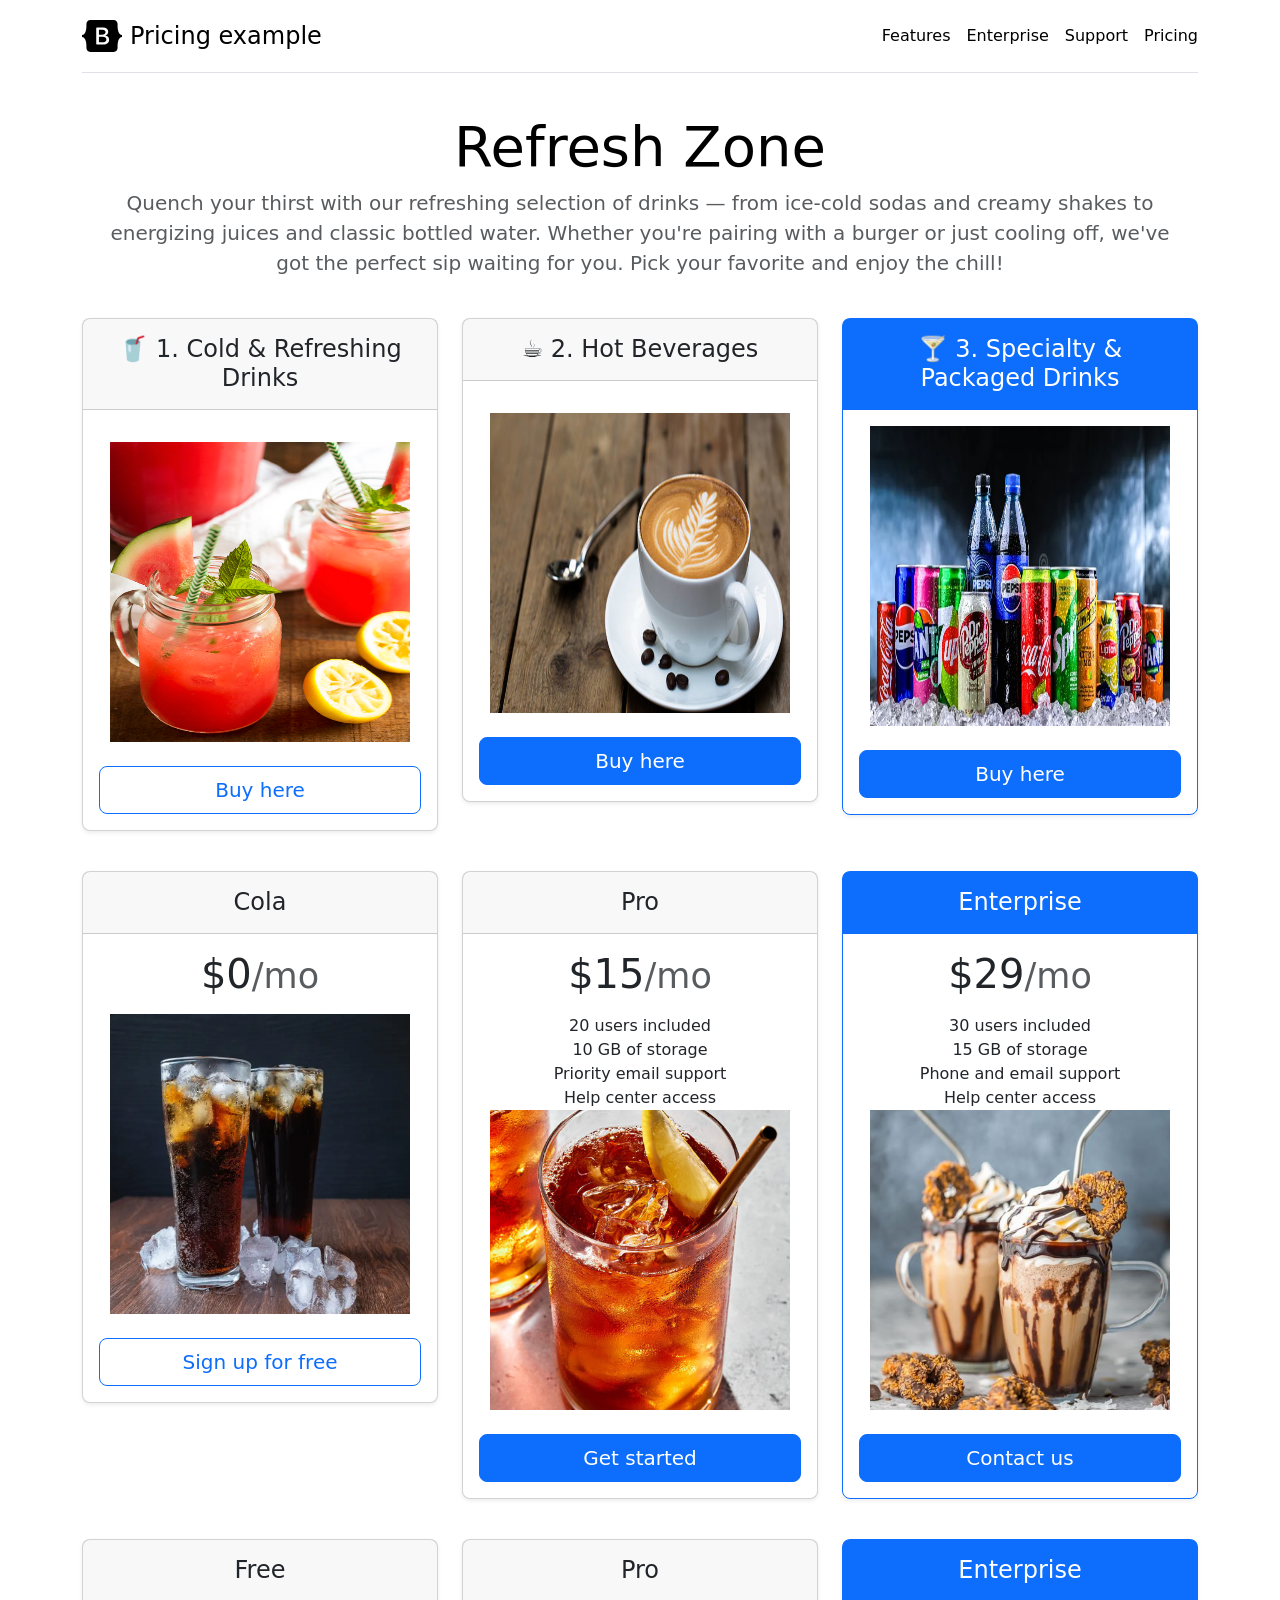
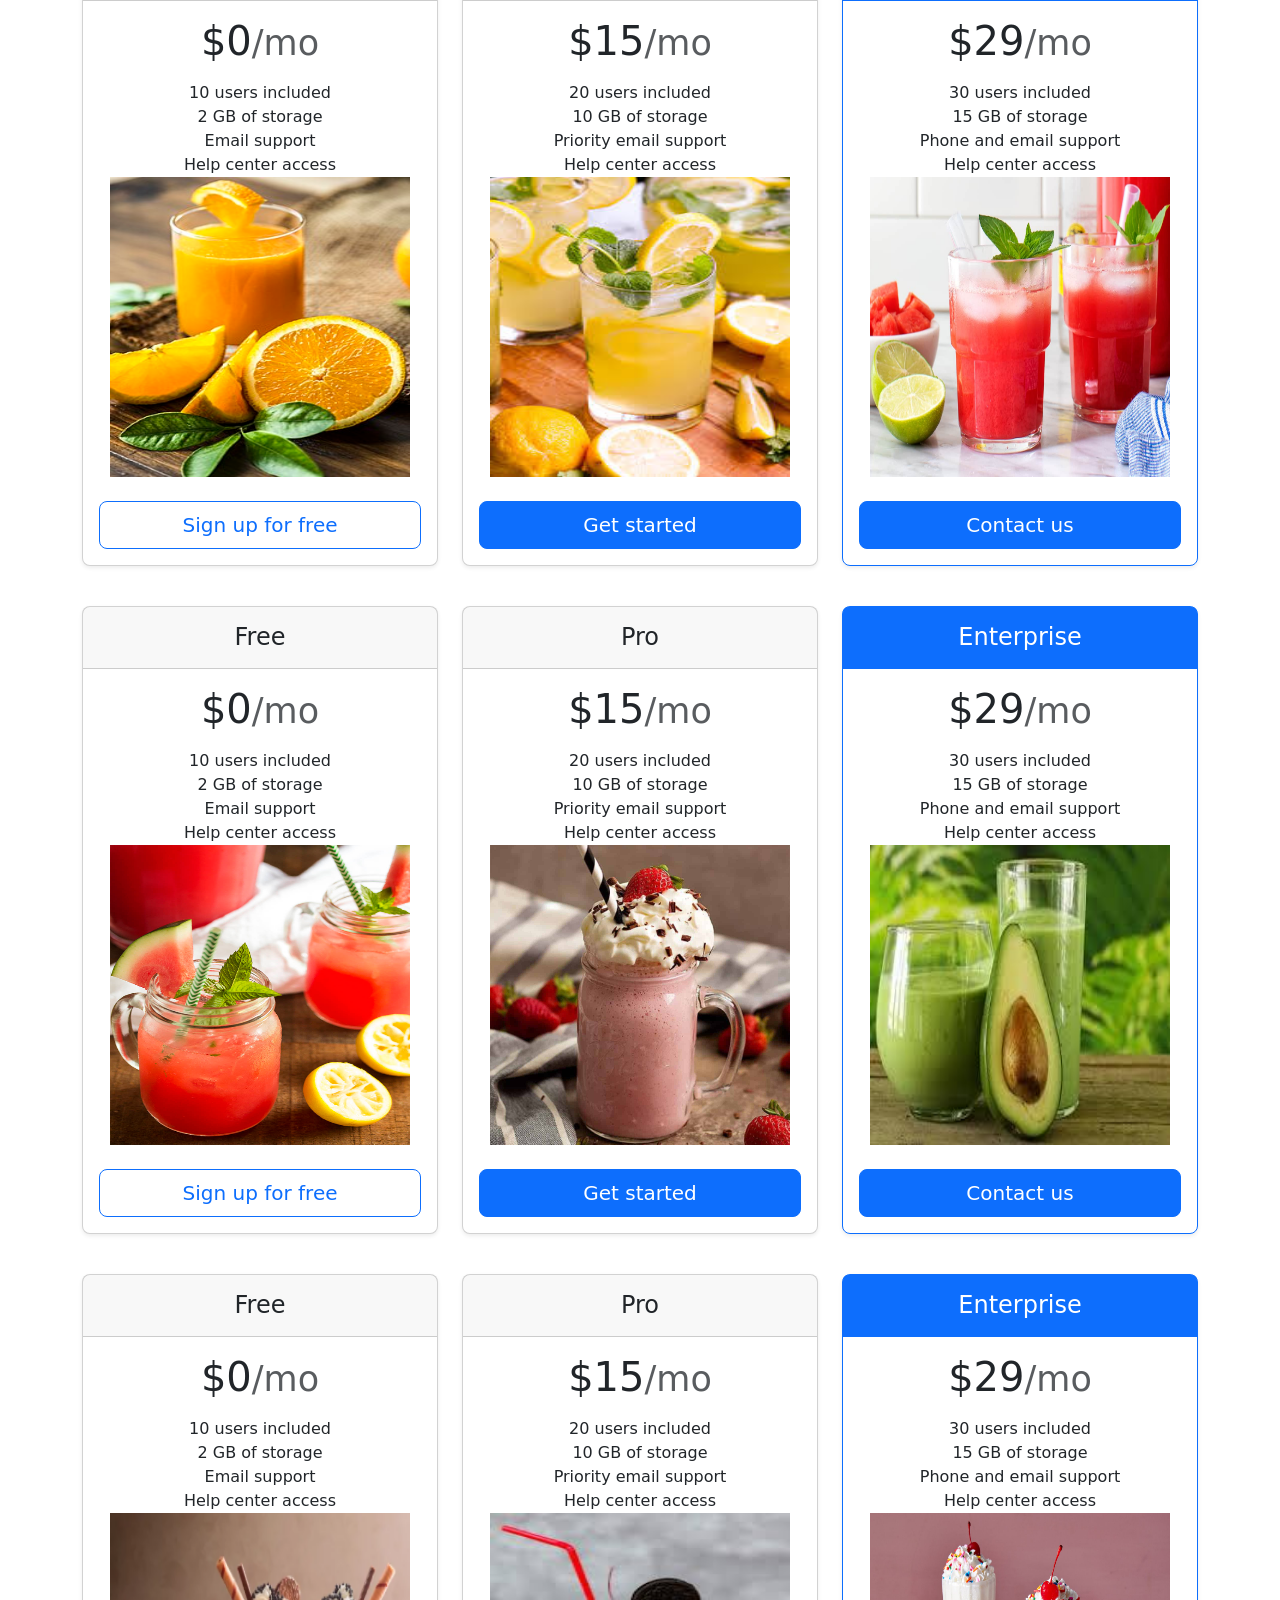
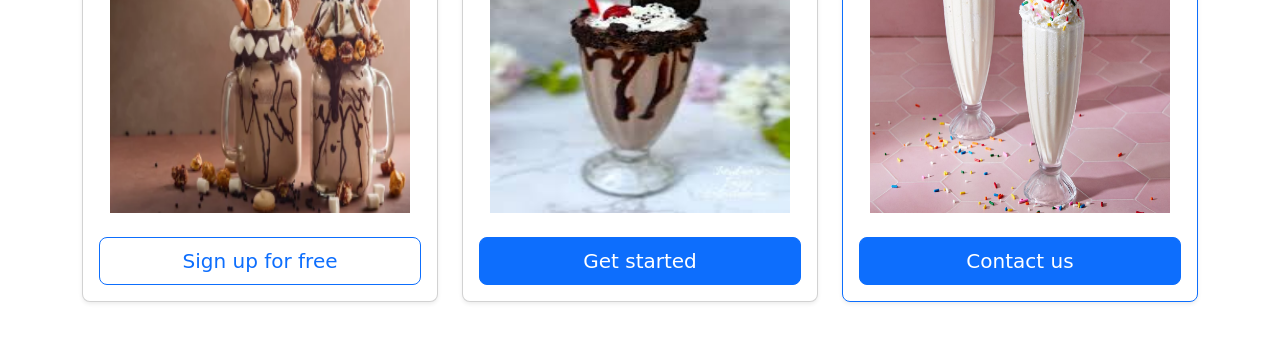
==== Beverages section.html @ 8660577c "Adding Refreshing Zone" ====
<!DOCTYPE html>
<html lang="en">

<head>
    <meta charset="UTF-8">
    <meta name="viewport" content="width=device-width, initial-scale=1.0">
    <title>Document</title>
    <link href="https://cdn.jsdelivr.net/npm/bootstrap@5.3.8/dist/css/bootstrap.min.css" rel="stylesheet"
        integrity="sha384-sRIl4kxILFvY47J16cr9ZwB07vP4J8+LH7qKQnuqkuIAvNWLzeN8tE5YBujZqJLB" crossorigin="anonymous">
    <link rel="stylesheet" href="assets/css/style.css">

</head>

<body>


<div class="all">
    <div class="container py-3">
        <header>
            <div class="d-flex flex-column flex-md-row align-items-center pb-3 mb-4 border-bottom"> <a href="/"
                    class="d-flex align-items-center link-body-emphasis text-decoration-none"> <svg
                        xmlns="http://www.w3.org/2000/svg" width="40" height="32" class="me-2" viewBox="0 0 118 94"
                        role="img">
                        <title>Bootstrap</title>
                        <path fill-rule="evenodd" clip-rule="evenodd"
                            d="M24.509 0c-6.733 0-11.715 5.893-11.492 12.284.214 6.14-.064 14.092-2.066 20.577C8.943 39.365 5.547 43.485 0 44.014v5.972c5.547.529 8.943 4.649 10.951 11.153 2.002 6.485 2.28 14.437 2.066 20.577C12.794 88.106 17.776 94 24.51 94H93.5c6.733 0 11.714-5.893 11.491-12.284-.214-6.14.064-14.092 2.066-20.577 2.009-6.504 5.396-10.624 10.943-11.153v-5.972c-5.547-.529-8.934-4.649-10.943-11.153-2.002-6.484-2.28-14.437-2.066-20.577C105.214 5.894 100.233 0 93.5 0H24.508zM80 57.863C80 66.663 73.436 72 62.543 72H44a2 2 0 01-2-2V24a2 2 0 012-2h18.437c9.083 0 15.044 4.92 15.044 12.474 0 5.302-4.01 10.049-9.119 10.88v.277C75.317 46.394 80 51.21 80 57.863zM60.521 28.34H49.948v14.934h8.905c6.884 0 10.68-2.772 10.68-7.727 0-4.643-3.264-7.207-9.012-7.207zM49.948 49.2v16.458H60.91c7.167 0 10.964-2.876 10.964-8.281 0-5.406-3.903-8.178-11.425-8.178H49.948z"
                            fill="currentColor"></path>
                    </svg> <span class="fs-4">Pricing example</span> </a>
                <nav class="d-inline-flex mt-2 mt-md-0 ms-md-auto"> <a
                        class="me-3 py-2 link-body-emphasis text-decoration-none" href="#">Features</a> <a
                        class="me-3 py-2 link-body-emphasis text-decoration-none" href="#">Enterprise</a> <a
                        class="me-3 py-2 link-body-emphasis text-decoration-none" href="#">Support</a> <a
                        class="py-2 link-body-emphasis text-decoration-none" href="#">Pricing</a> </nav>
            </div>
            <div class="pricing-header p-3 pb-md-4 mx-auto text-center">
                <h1 class="display-4 fw-normal text-body-emphasis">Refresh Zone</h1>
                <p class="fs-5 text-body-secondary"> Quench your thirst with our refreshing selection of drinks — from
                    ice-cold sodas and creamy shakes to energizing juices and classic bottled water. Whether you're
                    pairing with a burger or just cooling off, we've got the perfect sip waiting for you.
                    Pick your favorite and enjoy the chill! </p>
            </div>
        </header>
        <main>
            <div class="row row-cols-1 row-cols-md-3 mb-3 text-center">
                <div class="col">
                    <div class="card mb-4 rounded-3 shadow-sm">
                        <div class="card-header py-3">
                            <h4 class="my-0 fw-normal">🥤 1. Cold & Refreshing Drinks
                            </h4>
                        </div>
                        <div class="card-body">


                            <ul class="list-unstyled mt-3 mb-4">
                                <img src="assets/img/watermelon-mint-lemonade-1.jpg" alt="">
                            </ul> <button type="button" class="w-100 btn btn-lg btn-outline-primary">Buy here
                            </button>
                        </div>
                    </div>
                </div>
                <div class="col">
                    <div class="card mb-4 rounded-3 shadow-sm">
                        <div class="card-header py-3">
                            <h4 class="my-0 fw-normal">☕ 2. Hot Beverages</h4>
                        </div>

                        <div class="card-body">

                            <ul class="list-unstyled mt-3 mb-4">
                                <img src="assets/img/Mocha_Cappuccio_1638022539649_1638022558271.avif" alt="">
                            </ul> <button type="button" class="w-100 btn btn-lg btn-primary">Buy here</button>
                        </div>
                    </div>
                </div>
                <div class="col">
                    <div class="card mb-4 rounded-3 shadow-sm border-primary">
                        <div class="card-header py-3 text-bg-primary border-primary">
                            <h4 class="my-0 fw-normal">🍸 3. Specialty & Packaged Drinks
                            </h4>
                        </div>
                        <div class="card-body">


                            <img src="assets/img/products-popular-global-soft-drink-brands-poznan-pol-oct-344374883.webp"
                                alt="">

                            <ul class="list-unstyled mt-3 mb-4">

                            </ul> <button type="button" class="w-100 btn btn-lg btn-primary">Buy here</button>
                        </div>
                    </div>
                </div>
            </div>


            <div class="row row-cols-1 row-cols-md-3 mb-3 text-center">
                <div class="col">
                    <div class="card mb-4 rounded-3 shadow-sm">
                        <div class="card-header py-3">
                            <h4 class="my-0 fw-normal">Cola</h4>
                        </div>
                        <div class="card-body">
                            <h1 class="card-title pricing-card-title">$0<small
                                    class="text-body-secondary fw-light">/mo</small></h1>
                            <ul class="list-unstyled mt-3 mb-4">
                                <img src="assets/img/cool 1cola.webp" alt="">
                            </ul> <button type="button" class="w-100 btn btn-lg btn-outline-primary">Sign up for
                                free</button>
                        </div>
                    </div>
                </div>
                <div class="col">
                    <div class="card mb-4 rounded-3 shadow-sm">
                        <div class="card-header py-3">
                            <h4 class="my-0 fw-normal">Pro</h4>
                        </div>
                        <div class="card-body">
                            <h1 class="card-title pricing-card-title">$15<small
                                    class="text-body-secondary fw-light">/mo</small></h1>
                            <ul class="list-unstyled mt-3 mb-4">
                                <li>20 users included</li>
                                <li>10 GB of storage</li>
                                <li>Priority email support</li>
                                <li>Help center access</li>
                                <img src="assets/img/cool 2 ice tea.jpg" alt="">
                            </ul> <button type="button" class="w-100 btn btn-lg btn-primary">Get started</button>
                        </div>
                    </div>
                </div>
                <div class="col">
                    <div class="card mb-4 rounded-3 shadow-sm border-primary">
                        <div class="card-header py-3 text-bg-primary border-primary">
                            <h4 class="my-0 fw-normal">Enterprise</h4>
                        </div>
                        <div class="card-body">
                            <h1 class="card-title pricing-card-title">$29<small
                                    class="text-body-secondary fw-light">/mo</small></h1>
                            <ul class="list-unstyled mt-3 mb-4">
                                <li>30 users included</li>
                                <li>15 GB of storage</li>
                                <li>Phone and email support</li>
                                <li>Help center access</li>
                                <img src="assets/img/Cold-Coffee-ice.jpg" alt="">
                            </ul> <button type="button" class="w-100 btn btn-lg btn-primary">Contact us</button>
                        </div>
                    </div>
                </div>
            </div>


            <div class="row row-cols-1 row-cols-md-3 mb-3 text-center">
                <div class="col">
                    <div class="card mb-4 rounded-3 shadow-sm">
                        <div class="card-header py-3">
                            <h4 class="my-0 fw-normal">Free</h4>
                        </div>
                        <div class="card-body">
                            <h1 class="card-title pricing-card-title">$0<small
                                    class="text-body-secondary fw-light">/mo</small></h1>
                            <ul class="list-unstyled mt-3 mb-4">
                                <li>10 users included</li>
                                <li>2 GB of storage</li>
                                <li>Email support</li>
                                <li>Help center access</li>
                                <img src="assets/img/Orangejuice.jpg" alt="">
                            </ul> <button type="button" class="w-100 btn btn-lg btn-outline-primary">Sign up for
                                free</button>
                        </div>
                    </div>
                </div>
                <div class="col">
                    <div class="card mb-4 rounded-3 shadow-sm">
                        <div class="card-header py-3">
                            <h4 class="my-0 fw-normal">Pro</h4>
                        </div>
                        <div class="card-body">
                            <h1 class="card-title pricing-card-title">$15<small
                                    class="text-body-secondary fw-light">/mo</small></h1>
                            <ul class="list-unstyled mt-3 mb-4">
                                <li>20 users included</li>
                                <li>10 GB of storage</li>
                                <li>Priority email support</li>
                                <li>Help center access</li>
                                <img src="assets/img/cool orange mint juice.jpg" alt="">
                            </ul> <button type="button" class="w-100 btn btn-lg btn-primary">Get started</button>
                        </div>
                    </div>
                </div>
                <div class="col">
                    <div class="card mb-4 rounded-3 shadow-sm border-primary">
                        <div class="card-header py-3 text-bg-primary border-primary">
                            <h4 class="my-0 fw-normal">Enterprise</h4>
                        </div>
                        <div class="card-body">
                            <h1 class="card-title pricing-card-title">$29<small
                                    class="text-body-secondary fw-light">/mo</small></h1>
                            <ul class="list-unstyled mt-3 mb-4">
                                <li>30 users included</li>
                                <li>15 GB of storage</li>
                                <li>Phone and email support</li>
                                <li>Help center access</li>
                                <img src="assets/img/watermelon-juice.jpg" alt="">
                            </ul> <button type="button" class="w-100 btn btn-lg btn-primary">Contact us</button>
                        </div>
                    </div>
                </div>
            </div>

            <div class="row row-cols-1 row-cols-md-3 mb-3 text-center">
                <div class="col">
                    <div class="card mb-4 rounded-3 shadow-sm">
                        <div class="card-header py-3">
                            <h4 class="my-0 fw-normal">Free</h4>
                        </div>
                        <div class="card-body">
                            <h1 class="card-title pricing-card-title">$0<small
                                    class="text-body-secondary fw-light">/mo</small></h1>
                            <ul class="list-unstyled mt-3 mb-4">
                                <li>10 users included</li>
                                <li>2 GB of storage</li>
                                <li>Email support</li>
                                <li>Help center access</li>
                                <img src="assets/img/watermelon-mint-lemonade-1.jpg" alt="">
                            </ul> <button type="button" class="w-100 btn btn-lg btn-outline-primary">Sign up for
                                free</button>
                        </div>
                    </div>
                </div>
                <div class="col">
                    <div class="card mb-4 rounded-3 shadow-sm">
                        <div class="card-header py-3">
                            <h4 class="my-0 fw-normal">Pro</h4>
                        </div>
                        <div class="card-body">
                            <h1 class="card-title pricing-card-title">$15<small
                                    class="text-body-secondary fw-light">/mo</small></h1>
                            <ul class="list-unstyled mt-3 mb-4">
                                <li>20 users included</li>
                                <li>10 GB of storage</li>
                                <li>Priority email support</li>
                                <li>Help center access</li>

                                <img src="assets/img/Strawberry-Milkshake-square.jpg" alt="">
                            </ul> <button type="button" class="w-100 btn btn-lg btn-primary">Get started</button>
                        </div>
                    </div>
                </div>
                <div class="col">
                    <div class="card mb-4 rounded-3 shadow-sm border-primary">
                        <div class="card-header py-3 text-bg-primary border-primary">
                            <h4 class="my-0 fw-normal">Enterprise</h4>
                        </div>
                        <div class="card-body">
                            <h1 class="card-title pricing-card-title">$29<small
                                    class="text-body-secondary fw-light">/mo</small></h1>
                            <ul class="list-unstyled mt-3 mb-4">
                                <li>30 users included</li>
                                <li>15 GB of storage</li>
                                <li>Phone and email support</li>
                                <li>Help center access</li>
                                <img src="assets/img/cool 4 avacado milkshake.jpg" alt="">
                            </ul> <button type="button" class="w-100 btn btn-lg btn-primary">Contact us</button>
                        </div>
                    </div>
                </div>
            </div>
            
            
                    </header>
                    <main>
                        <div class="row row-cols-1 row-cols-md-3 mb-3 text-center">
                            <div class="col">
                                <div class="card mb-4 rounded-3 shadow-sm">
                                    <div class="card-header py-3">
                                        <h4 class="my-0 fw-normal">Free</h4>
                                    </div>
                                    <div class="card-body">
                                        <h1 class="card-title pricing-card-title">$0<small
                                                class="text-body-secondary fw-light">/mo</small></h1>
                                        <ul class="list-unstyled mt-3 mb-4">
                                            <li>10 users included</li>
                                            <li>2 GB of storage</li>
                                            <li>Email support</li>
                                            <li>Help center access</li>
                                            <img src="assets/img/cool 5-choco ‎milkshake.png" alt="">
                                        </ul> <button type="button" class="w-100 btn btn-lg btn-outline-primary">Sign up
                                            for free</button>
                                    </div>
                                </div>
                            </div>
                            <div class="col">
                                <div class="card mb-4 rounded-3 shadow-sm">
                                    <div class="card-header py-3">
                                        <h4 class="my-0 fw-normal">Pro</h4>
                                    </div>
                                    <div class="card-body">
                                        <h1 class="card-title pricing-card-title">$15<small
                                                class="text-body-secondary fw-light">/mo</small></h1>
                                        <ul class="list-unstyled mt-3 mb-4">
                                            <li>20 users included</li>
                                            <li>10 GB of storage</li>
                                            <li>Priority email support</li>
                                            <li>Help center access</li>
                                            <img src="assets/img/ice creame 2 choco.jpg">
                                        </ul> <button type="button" class="w-100 btn btn-lg btn-primary">Get
                                            started</button>
                                    </div>
                                </div>
                            </div>
                            <div class="col">
                                <div class="card mb-4 rounded-3 shadow-sm border-primary">
                                    <div class="card-header py-3 text-bg-primary border-primary">
                                        <h4 class="my-0 fw-normal">Enterprise</h4>
                                    </div>
                                    <div class="card-body">
                                        <h1 class="card-title pricing-card-title">$29<small
                                                class="text-body-secondary fw-light">/mo</small></h1>
                                        <ul class="list-unstyled mt-3 mb-4">
                                            <li>30 users included</li>
                                            <li>15 GB of storage</li>
                                            <li>Phone and email support</li>
                                            <li>Help center access</li>
                                            <img src="assets/img/ice creame 1 vanilla.jpg" alt="">
                    
                                        </ul> <button type="button" class="w-100 btn btn-lg btn-primary">Contact
                                            us</button>
                                    </div>
                                </div>
                            </div>
                        </div>
                        
           
                    </div class> 
    
    <script src="https://cdn.jsdelivr.net/npm/bootstrap@5.3.8/dist/js/bootstrap.bundle.min.js"
        integrity="sha384-FKyoEForCGlyvwx9Hj09JcYn3nv7wiPVlz7YYwJrWVcXK/BmnVDxM+D2scQbITxI"
        crossorigin="anonymous"></script>
</body>

</html>
---- assets/css/style.css ----
.h1{
font-size: 56px;

}


.container-fluid m-2{

    background-color: aqua;
}
.header_left_side {
    display: flex;
    align-items: center;
    width: 50%;
}

.header_left_side img {
    width: 20%;
    height: 10%;
}

.header_left_side label{
    font-size: 40px;
    font-family: Gutter_Rust_Italic;
    color: #dee2e6;
}

.page_logo_div {}

.header_right_side {
    width: 50%;
    height: 15%;
    display: flex;
    justify-content: right;
    align-content: center;
}

.header_right_side input{
    cursor: text;
    border-radius: 0.2rem;
    margin-right: 25px;
    border: none;
    outline: none;
    background-color: #ced4da;
    color: #343a40;
    font-size: 20px;
    border-bottom: 1px #54525200 solid;
}

.display_box {
    display: flex;
}
.all img{
width: 300px;
  height: 300px;

}
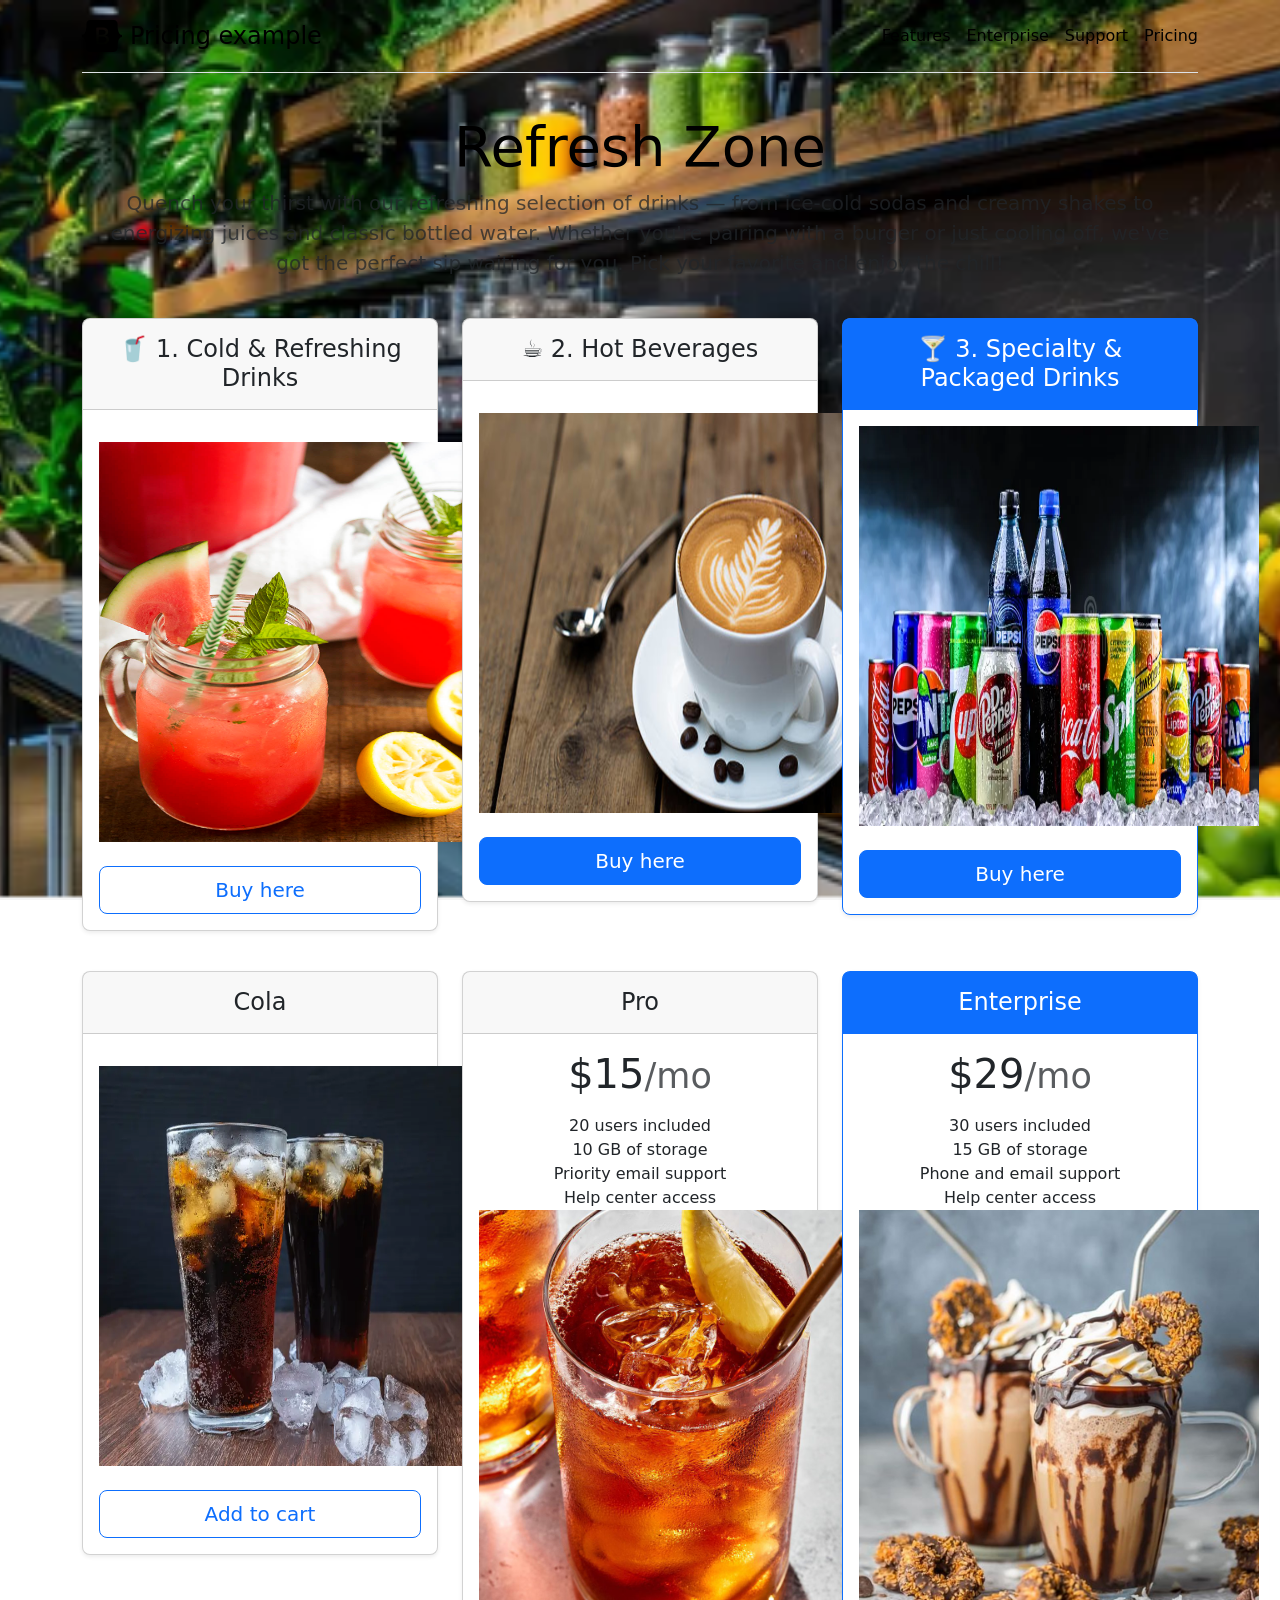
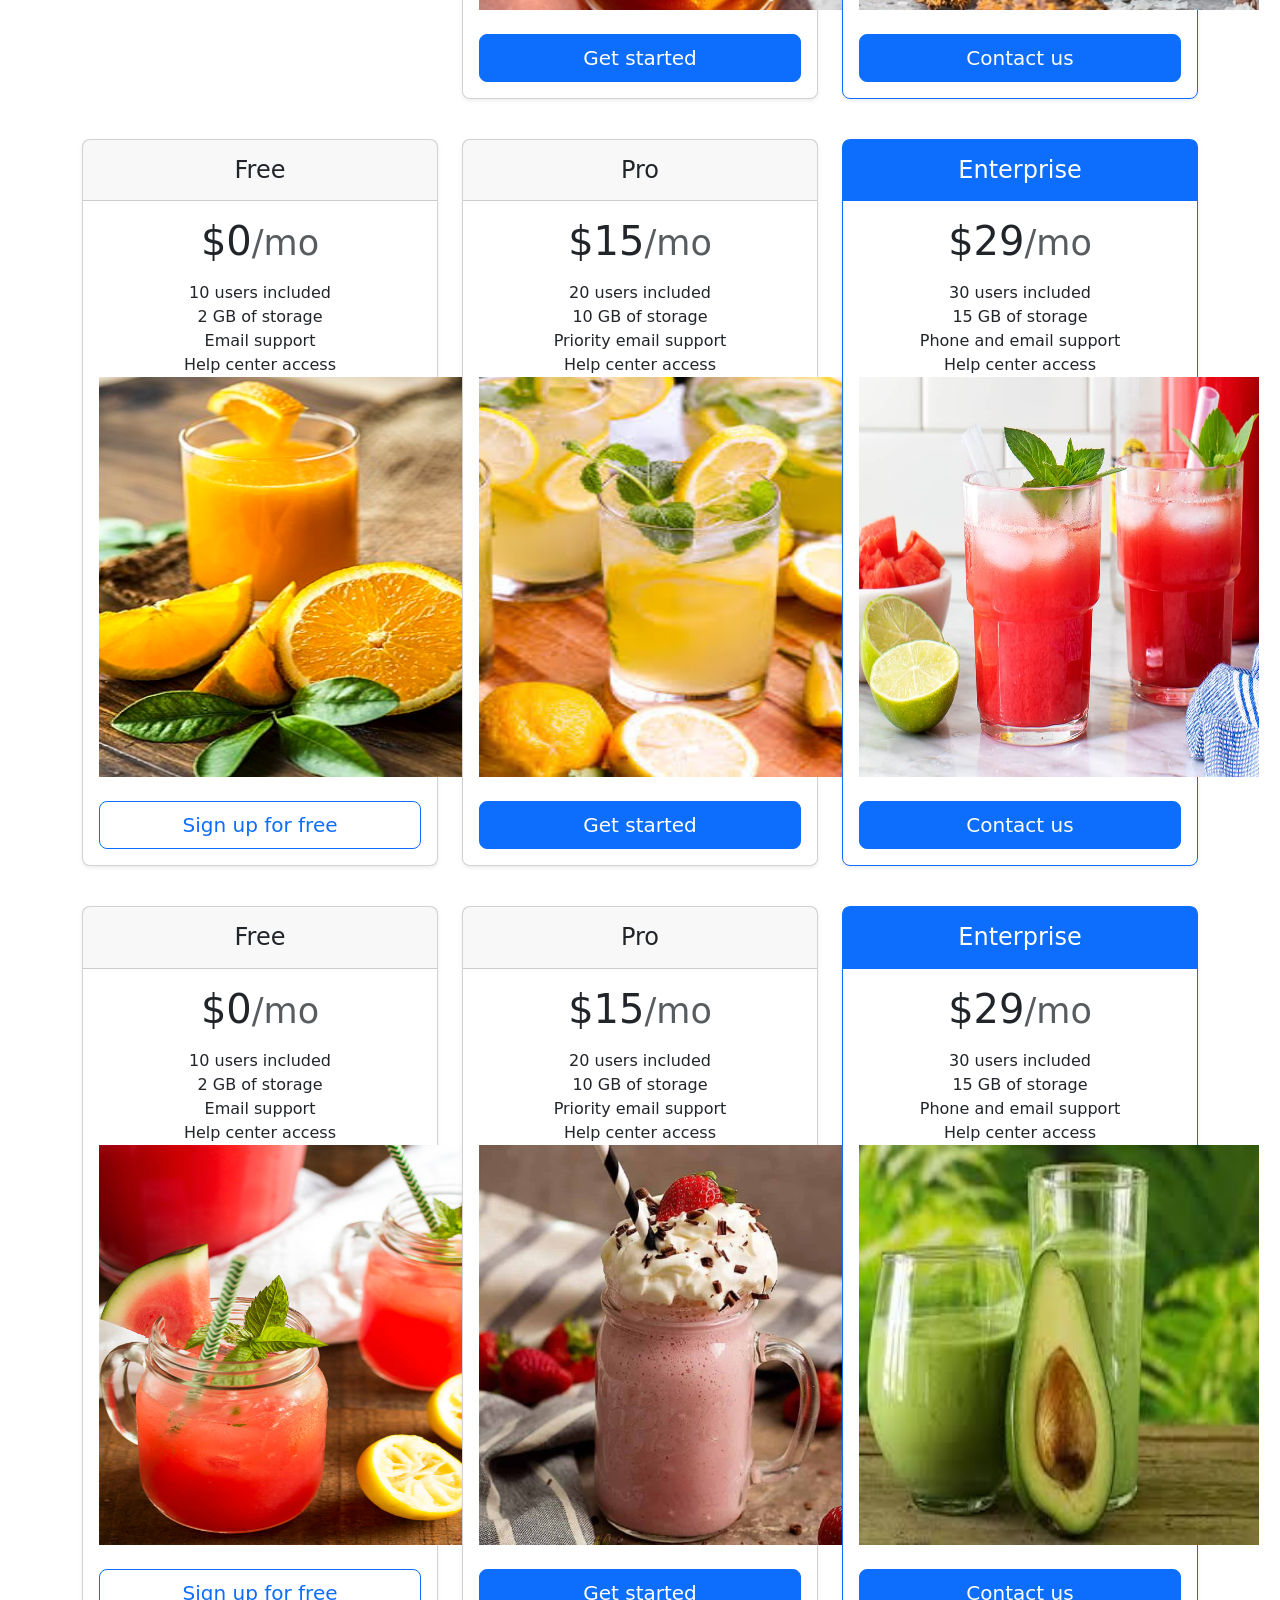
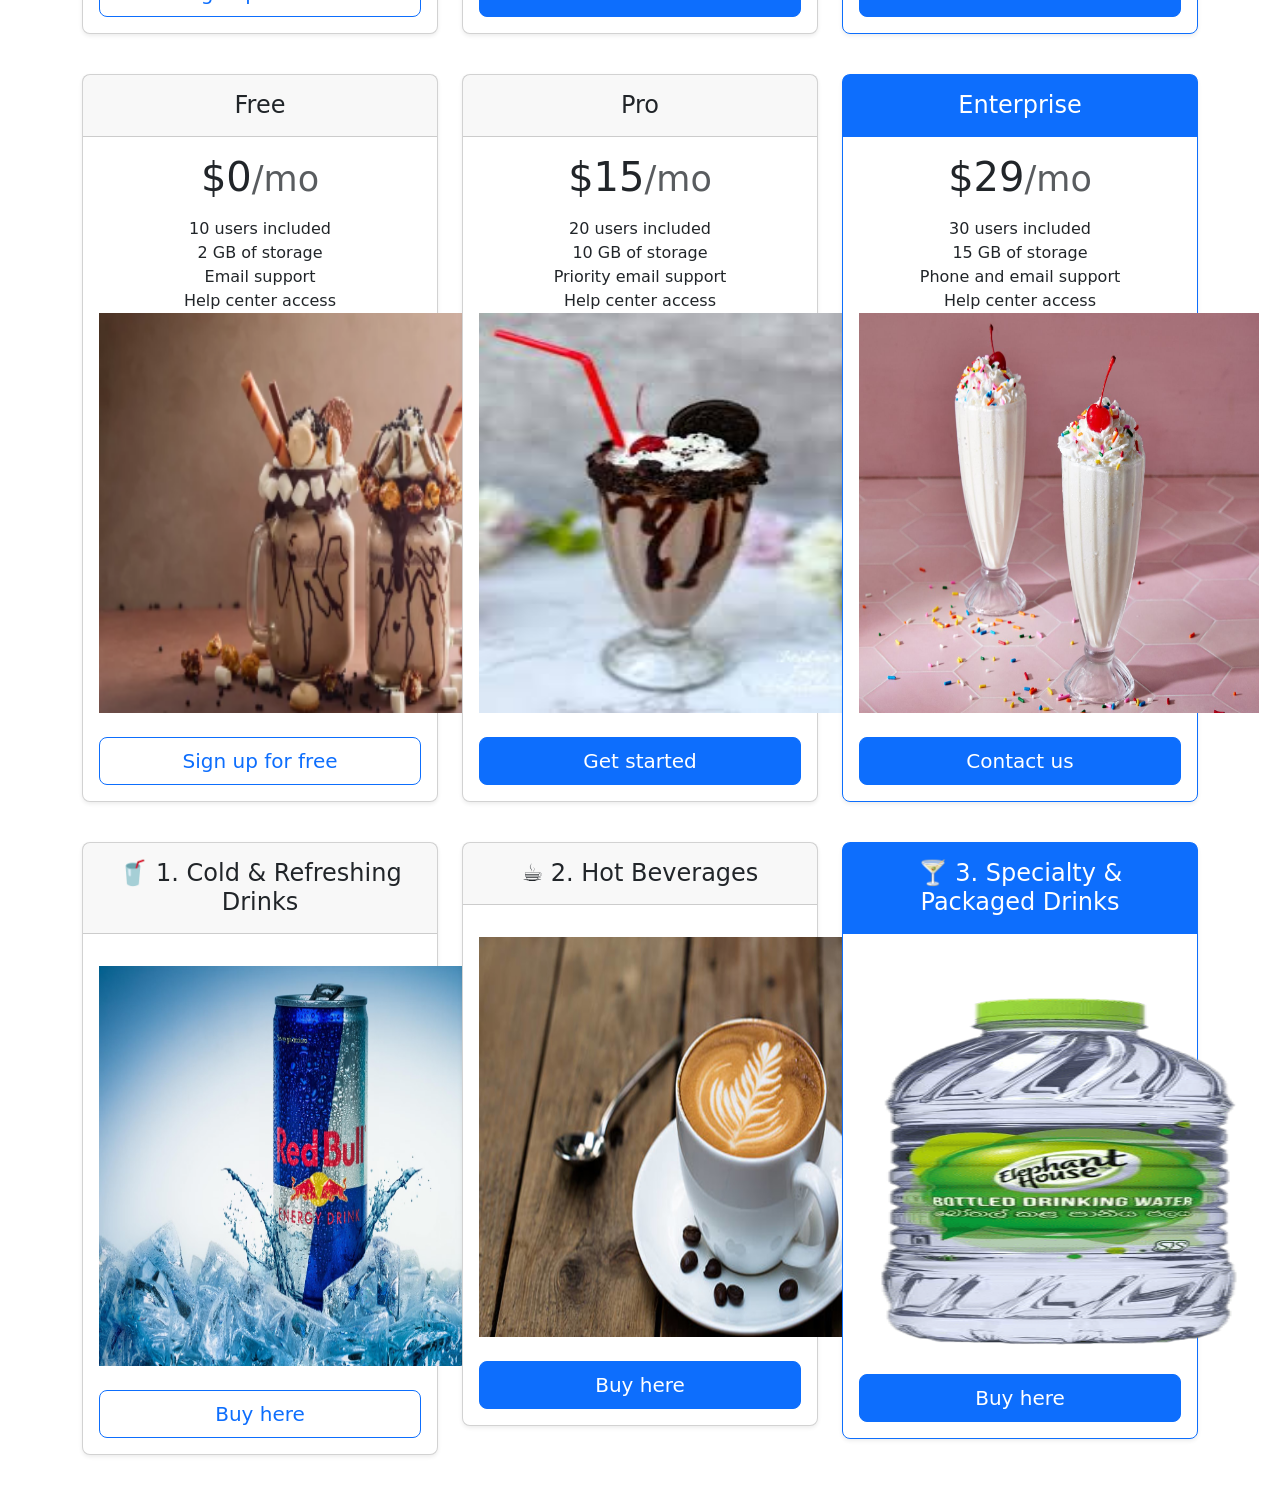
==== commit dddbcb80: "Add burgerzone and fries zone" ====
--- a/Beverages section.html
+++ b/Beverages section.html
@@ -8,10 +8,24 @@
     <link href="https://cdn.jsdelivr.net/npm/bootstrap@5.3.8/dist/css/bootstrap.min.css" rel="stylesheet"
         integrity="sha384-sRIl4kxILFvY47J16cr9ZwB07vP4J8+LH7qKQnuqkuIAvNWLzeN8tE5YBujZqJLB" crossorigin="anonymous">
     <link rel="stylesheet" href="assets/css/style.css">
-
+<style>
+body {
+  margin: 0;
+  padding: 0;
+  height: 100vh; /* full viewport height */
+  background-image: url("assets/img/Refreshing\ background.png"); /* update with correct filename */
+  background-size: cover;       /* scales image to fill screen */
+  background-repeat: no-repeat; /* prevents tiling */
+  background-position: center;  /* centers the image */
+  background-attachment: fixed; /* keeps image in place while scrolling */
+}
+</style>
 </head>
 
-<body>
+
+
+
+</body>
 
 
 <div class="all">
@@ -100,12 +114,12 @@
                             <h4 class="my-0 fw-normal">Cola</h4>
                         </div>
                         <div class="card-body">
-                            <h1 class="card-title pricing-card-title">$0<small
-                                    class="text-body-secondary fw-light">/mo</small></h1>
+                            <h1 class="card-title pricing-card-title"><small
+                                    class="text-body-secondary fw-light"></small></h1>
                             <ul class="list-unstyled mt-3 mb-4">
                                 <img src="assets/img/cool 1cola.webp" alt="">
-                            </ul> <button type="button" class="w-100 btn btn-lg btn-outline-primary">Sign up for
-                                free</button>
+                            </ul> <button type="button" class="w-100 btn btn-lg btn-outline-primary">Add to cart
+                                </button>
                         </div>
                     </div>
                 </div>
@@ -330,7 +344,63 @@
                         </div>
                         
            
-                    </div class> 
+                   
+
+
+<main>
+            <div class="row row-cols-1 row-cols-md-3 mb-3 text-center">
+                <div class="col">
+                    <div class="card mb-4 rounded-3 shadow-sm">
+                        <div class="card-header py-3">
+                            <h4 class="my-0 fw-normal">🥤 1. Cold & Refreshing Drinks
+                            </h4>
+                        </div>
+                        <div class="card-body">
+
+
+                            <ul class="list-unstyled mt-3 mb-4">
+                                <img src="assets/img/Energy drink Red bull.avif" alt="">
+                            </ul> <button type="button" class="w-100 btn btn-lg btn-outline-primary">Buy here
+                            </button>
+                        </div>
+                    </div>
+                </div>
+                <div class="col">
+                    <div class="card mb-4 rounded-3 shadow-sm">
+                        <div class="card-header py-3">
+                            <h4 class="my-0 fw-normal">☕ 2. Hot Beverages</h4>
+                        </div>
+
+                        <div class="card-body">
+
+                            <ul class="list-unstyled mt-3 mb-4">
+                                <img src="assets/img/Mocha_Cappuccio_1638022539649_1638022558271.avif" alt="">
+                            </ul> <button type="button" class="w-100 btn btn-lg btn-primary">Buy here</button>
+                        </div>
+                    </div>
+                </div>
+                <div class="col">
+                    <div class="card mb-4 rounded-3 shadow-sm border-primary">
+                        <div class="card-header py-3 text-bg-primary border-primary">
+                            <h4 class="my-0 fw-normal">🍸 3. Specialty & Packaged Drinks
+                            </h4>
+                        </div>
+                        <div class="card-body">
+
+
+                            <img src="assets/img/water_bottle.png"
+                                alt="">
+
+                            <ul class="list-unstyled mt-3 mb-4">
+
+                            </ul> <button type="button" class="w-100 btn btn-lg btn-primary">Buy here</button>
+                        </div>
+                    </div>
+                </div>
+            </div>
+
+  </div class> 
+
     
     <script src="https://cdn.jsdelivr.net/npm/bootstrap@5.3.8/dist/js/bootstrap.bundle.min.js"
         integrity="sha384-FKyoEForCGlyvwx9Hj09JcYn3nv7wiPVlz7YYwJrWVcXK/BmnVDxM+D2scQbITxI"
--- a/assets/css/style.css
+++ b/assets/css/style.css
@@ -51,7 +51,25 @@
     display: flex;
 }
 .all img{
-width: 300px;
-  height: 300px;
+width: 400px;
+  height: 400px;
 
 }
+.body style img{
+
+    width: 3000px;
+  height: 3000px;
+}
+
+
+   . body {
+      background-image: url("assets/img/new\ \(2\).png");
+
+      
+      background-size: cover;       /* fills the entire page */
+      background-repeat: no-repeat; /* prevents tiling */
+      background-position: 0dvb;  /* centers the image */
+      margin: 0;
+      height: 100vh;                /* full viewport height */
+    }
+ 
